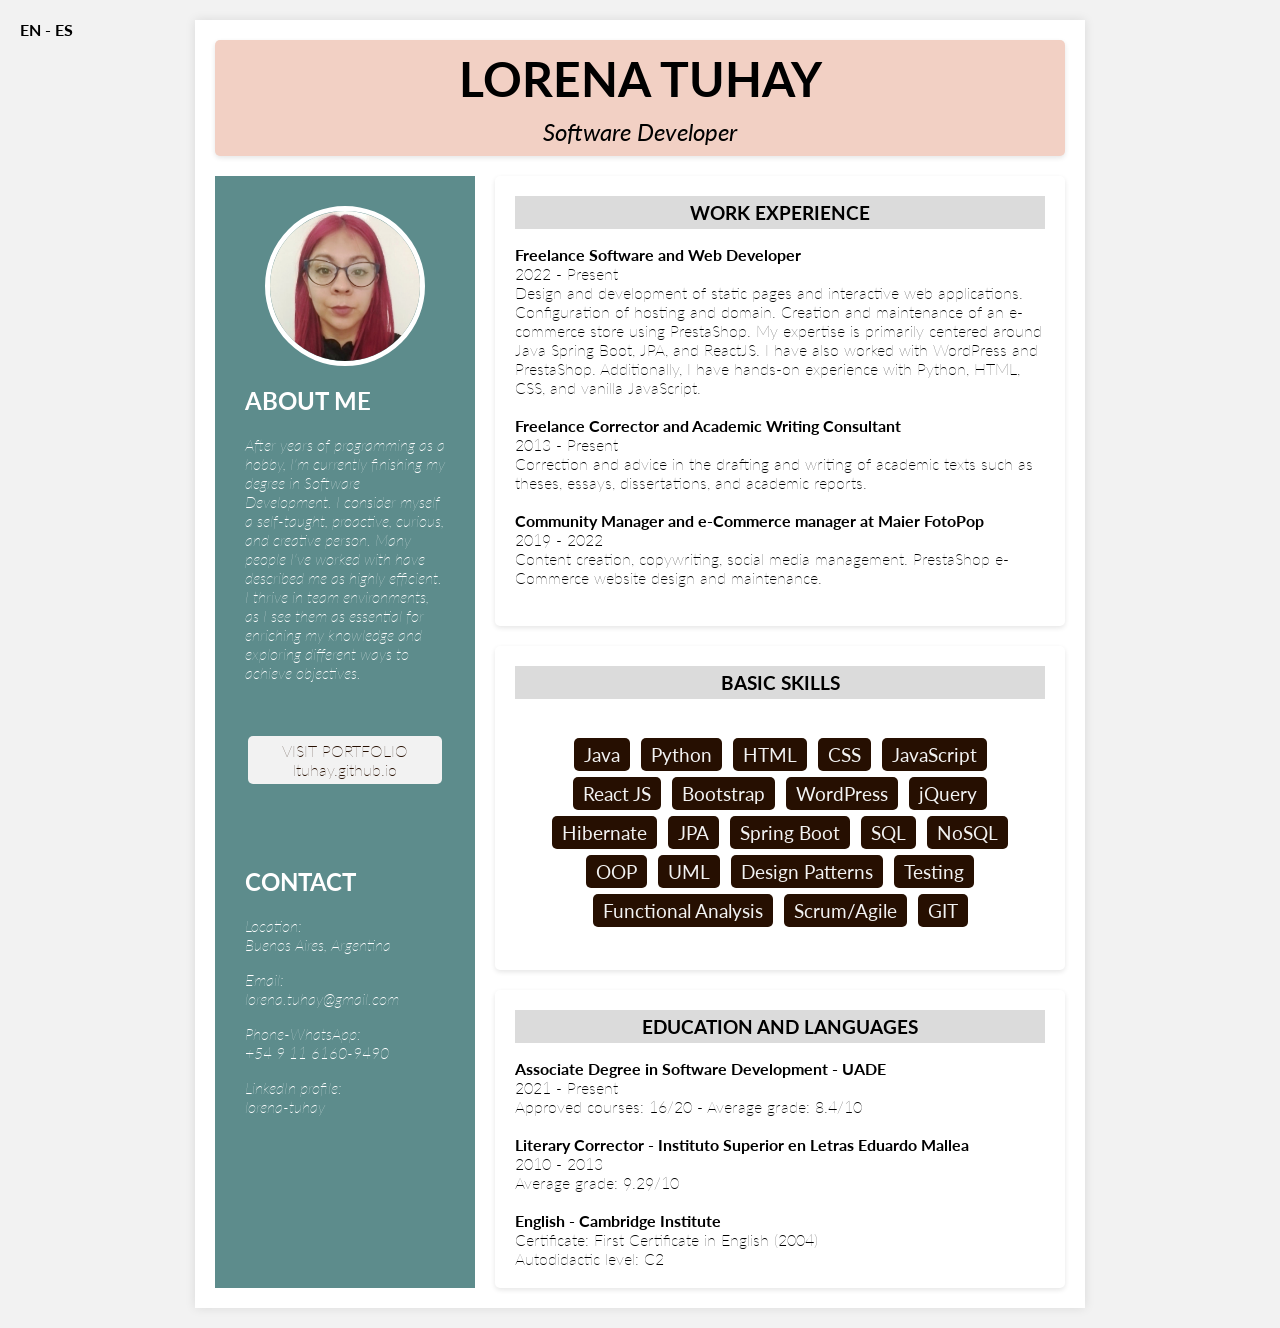
==== index.html @ e5c250ca "links" ====
<!DOCTYPE html>
<html lang="en">

<head>
  <meta charset="UTF-8">
  <meta name="viewport" content="width=device-width, initial-scale=1.0">
  <title>Lorena Tuhay's CV</title>
  <link rel="stylesheet" href="styles.css">
</head>

<body>
  <div class="languaje">
    EN - <a class="languajel" href="https://ltuhay.github.io/cv-es/">ES</a>
  </div>
  <div class="container">
    <header>
      <div class="header-content">
        <div class="header-text">
          <h1>LORENA TUHAY</h1>
          <p class="developer">Software Developer</p>
        </div>
      </div>
    </header>
    <div class="side-column">
      <div class="personal-info">
        <img class="pic" src="pic.jpg">
        <div class="personal">
          <h2>ABOUT ME</h2>
          <p>After years of programming as a hobby, I'm currently finishing my degree in Software Development. I
            consider myself a self-taught, proactive, curious, and creative person. Many people I've worked with have
            described me as highly efficient. I thrive in team environments, as I see them as essential for enriching my
            knowledge and exploring different ways to achieve objectives.
          </p>
          <br>
          <p><a class="portfolio-link" href='https://ltuhay.github.io/' target="_blank">VISIT PORTFOLIO ltuhay.github.io</a></p>
        </div>
        <div class="contact">
          <h2>CONTACT</h2>
          <p>Location: <br>Buenos Aires, Argentina</p>
          <p>Email: <br><a class="link-data" href="mailto:lorena.tuhay@gmail.com">lorena.tuhay@gmail.com</a></p>
          <p>Phone-WhatsApp: <br><a class="link-data" href="https://wa.me/5491161609490">+54 9 11 6160-9490</a></p>
          <p>LinkedIn profile: <br><a class="link-data" href="https://www.linkedin.com/in/lorena-tuhay-292085218/">lorena-tuhay</a></p>
        </div>
      </div>
    </div>

    <div class="section educ">
      <h2>EDUCATION AND LANGUAGES</h2>
      <p class="subt">Associate Degree in Software Development - UADE</p>
      <p class="text">2021 - Present </p>
      <p class="text">Approved courses: 16/20 - Average grade: 8.4/10</p>
      <br>
      <p class="subt">Literary Corrector - Instituto Superior en Letras Eduardo Mallea</p>
      <p class="text">2010 - 2013 </p>
      <p class="text">Average grade: 9.29/10</p>
      <br>
      <p class="subt">English - Cambridge Institute</p>
      <p class="text">Certificate: First Certificate in English (2004) </p>
      <p class="text"> Autodidactic level: C2 </p>
    </div>
    <div class="section sw">
      <h2>BASIC SKILLS</h2>
      <div class="skillbox">
        <span class="skill">Java</span>
        <span class="skill">Python</span>
        <span class="skill">HTML</span>
        <span class="skill">CSS</span>
        <span class="skill">JavaScript</span>
        <span class="skill">React JS</span>
        <span class="skill">Bootstrap</span>
        <span class="skill">WordPress</span>
        <span class="skill">jQuery</span>
        <span class="skill">Hibernate</span>
        <span class="skill">JPA</span>
        <span class="skill">Spring Boot</span>
        <span class="skill">SQL</span>
        <span class="skill">NoSQL</span>
        <span class="skill">OOP</span>
        <span class="skill">UML</span>
        <span class="skill">Design Patterns</span>
        <span class="skill">Testing</span>
        <span class="skill">Functional Analysis</span>
        <span class="skill">Scrum/Agile</span>
        <span class="skill">GIT</span>
      </div>
    </div>

    <div class="section xp">
      <h2>WORK EXPERIENCE</h2>
      <p class="subt">Freelance Software and Web Developer </p>
      <p class="text">2022 - Present </p>
      <p class="text">Design and development of static pages and interactive web applications. Configuration of hosting
        and domain. Creation and maintenance of an e-commerce store using PrestaShop. My expertise is primarily centered
        around Java Spring Boot, JPA, and ReactJS. I have also worked with WordPress and PrestaShop. Additionally, I
        have hands-on experience with Python, HTML, CSS, and vanilla JavaScript.</p>
      <br>
      <p class="subt">Freelance Corrector and Academic Writing Consultant</p>
      <p class="text">2013 - Present </p>
      <p class="text">Correction and advice in the drafting and writing of academic texts such as theses, essays,
        dissertations, and academic reports. </p>
      <br>
      <p class="subt">Community Manager and e-Commerce manager at Maier FotoPop</p>
      <p class="text">2019 - 2022 </p>
      <p class="text">Content creation, copywriting, social media management. PrestaShop e-Commerce website design and maintenance. </p>
      <br>
    </div>


    <div class="footer">
      <h2>CONTACT</h2>
      <table class="contact-table">
        <tr>
          <td>
            <p>Location: <br>Buenos Aires, Argentina</p>
            <p>Email: <br><a class="link-data" href="mailto:lorena.tuhay@gmail.com">lorena.tuhay@gmail.com</a></p>
          </td>
          <td>
            <p>Phone-WhatsApp: <br><a class="link-data" href="https://wa.me/5491161609490">+54 9 11 6160-9490</a></p>
            <p>LinkedIn profile: <br><a class="link-data" href="https://www.linkedin.com/in/lorena-tuhay-292085218/">lorena-tuhay</a></p>
          </td>
        </tr>
      </table>
    </div>
  </div>
</body>

</html>
---- styles.css ----
@import url('https://fonts.googleapis.com/css2?family=Lato:wght@900&display=swap');

@import url('https://fonts.googleapis.com/css2?family=Lato:ital,wght@0,400;0,900;1,400&family=Lora:ital@1&family=Oswald:wght@200;700&display=swap');


body {
  background-color: #F2F2F2;
  margin: 0;
  padding: 0;
  font-family: Lato;
}

.container {
  max-width: 850px;
  margin: 20px auto;
  background-color: white;
  padding: 20px;
  box-shadow: 0 0 10px rgba(0, 0, 0, 0.1);
  display: grid;
  grid-template-columns:  1fr 1fr 1fr 1fr;    
  grid-template-rows: 0.1fr 1fr;
  grid-gap: 20px;
}

header {
  grid-column-start:1;
  grid-column-end:5;
  grid-row-start:1;
  grid-row-end:2;
  background-color: #F2D0C4;
  text-align: center;
  border-radius: 5px;
  box-shadow: 0 2px 5px rgba(0, 0, 0, 0.1);
}

.side-column {
  grid-column-start: 1;    
  grid-column-end: 1;
  grid-row-start: 2;
  grid-row-end: 5;
  padding: 10px 20px 20px 20px;
  background-color: #5D8C8C;
  color: white;

}

.pic {
  margin-bottom: 20px;
  float: left; 
  margin-right: 20px; 
  margin-left: 20px;
  width: 150px;
  height: 150px;
  border-radius: 50%;
  border: 5px solid white;
}

.personal-info {
  padding: 20px 10px 10px 10px;
  border-radius: 5px;
}

.personal-info div {
  margin-bottom: 5em;
}


h1 {
  color: black;
  text-align: center;
  font-size: 3em;
  margin: 10px;
}

.portfolio-link {
  display: inline-block;
  background-color: #F2F2F2;
  color: #260F01;
  padding: 5px 10px;
  margin: 3px;
  border-radius: 5px;
  text-decoration: none;
  font-style: normal;
  text-align: center;
}

.portfolio-link:hover {
  color: #F2F2F2;
  background-color: #260F01;
}

.developer {
  color: black;
  text-align: center;
  font-size: 1.5em;
  padding: 0;
  margin: 10px;
  font-style: italic;
}

.section {
  background-color: white;
  padding: 20px;
  border-radius: 5px;
  box-shadow: 0 2px 5px rgba(0, 0, 0, 0.1);
}

.xp {
  grid-column-start:2;
  grid-column-end: 5;
  grid-row-start:2;
  grid-row-end:3;
}

.sw {
  grid-column-start:2;
  grid-column-end: 5;
  grid-row-start:3;
  grid-row-end:4;
}

.proj {
  grid-column-start:1;
  grid-column-end: 5;
  grid-row-start:5;
  grid-row-end:6;

}

.educ {
  grid-column-start:2;
  grid-column-end: 5;
  grid-row-start:4;
  grid-row-end:5;
}

.educ h2, .sw h2, .xp h2, .proj h2 {
  background-color: #dbdbdb;
  margin-top: 0;
  padding: 5px;
  font-size: 1.2em;
  text-align: center;
}

.subt {
  font-weight: bold;
}

.text {
  font-weight: lighter;
}



.personal-info p {
  font-style: italic;
  font-weight: lighter;
}

.subt, .text {
  margin: 0;
}

.skillbox {
  padding: 20px;
  font-size: larger;
  text-align: center;
}

.skill {
  display: inline-block;
  background-color: #260F01;
  color: #F2F2F2;
  padding: 5px 10px;
  margin: 3px;
  border-radius: 5px;
}

.skill:hover {
  background-color: #F2F2F2;
  color: #260F01;
}


.link-data {
  text-decoration: none; 
  color: white;
}

.link-data:hover {
  text-decoration: underline; 
}

.hl {
  display: inline-block;
  background-color:#F2D0C4;
  padding: 1px;
  margin: 1px;
  border-radius: 5px;
}

.link {
  color: #5D8C8C;
  font-style: italic;
  padding-left: 5px;
  text-decoration: underline;
  font-weight: bold;
}

.link:hover {
  text-decoration: none;
}

.languaje {
  position: absolute; 
  top: 10px; 
  left: 10px;
  padding: 5px;
  margin: 5px;
  font-weight: bolder;
}

.languajel {
  color: black;
  text-decoration: none;
}

.languajel:hover {
  text-decoration: underline
}

.footer {
  display:none;
}


@media (max-width: 768px) {
  .container {
    display: grid;
    grid-template-columns: 1fr;    
    grid-template-rows: 0.5fr; 
    grid-gap: 10px;
  }

  header {
    flex-direction: column;
    align-items: center; 
  }

  h1 { 
    font-size: 2em;
  }

  .developer {
    font-size: 1em;
  }

  .header-content {
    display: flex;
    flex-direction: column;
    align-items: center;
    padding: 10px;
  }

  .pic {
    width: 150px;
    height: 150px;
    float: none; 
    margin: 0 auto 5px; 
  }



  .side-column{  
    grid-column-start:1;
    grid-column-end:5;
    grid-row-start: 2;
    grid-row-end: 3;
    padding: 0px;
  }

  .educ {
    grid-column-start:1;
    grid-column-end:5;
    grid-row-start: 5;
    grid-row-end: 6;
  }

.sw {
    grid-column-start:1;
    grid-column-end:5;
    grid-row-start: 4;
    grid-row-end: 5;
}

.proj {
  grid-column-start:1;
  grid-column-end:5;
  grid-row-start: 6;
  grid-row-end: 7;

}

.xp {
  grid-column-start:1;
  grid-column-end:5;
  grid-row-start: 3;
  grid-row-end: 4;
}

  .section {
    padding: 10px; 
  }

  .personal-info {
    text-align: center;
    margin: auto;
  }

  .contact {
    display:none;
  }


  .footer {
    display:inline;
    grid-column-start:1;
    grid-column-end:5;
    grid-row-start:7;
    grid-row-end:8;
    background-color: #5D8C8C;
    color: white;
    text-align: center;
    border-radius: 5px;
    box-shadow: 0 2px 5px rgba(0, 0, 0, 0.1);
    padding: 10px 10px 10px 10px;
  }
  
  .contact-table {
    width: 100%;
    table-layout: fixed;
  }
  
  .contact-table td {
    padding: 10px;
    text-align: left;
  }
  

}
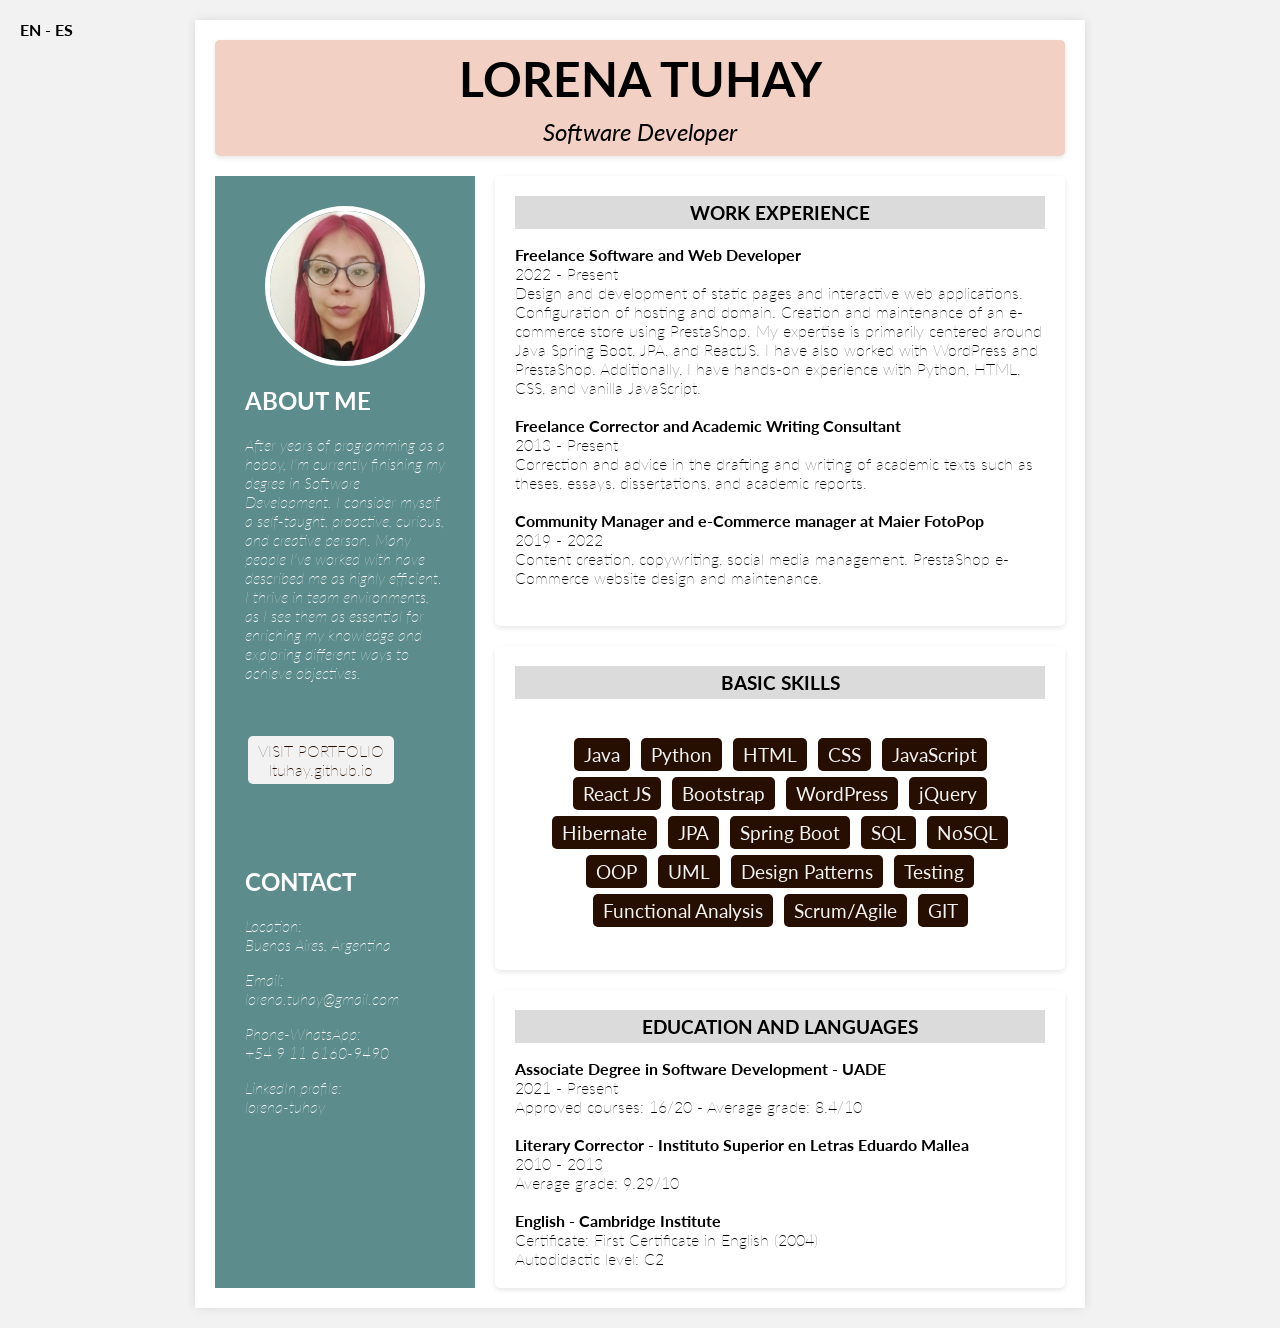
==== commit 517a3309: "fix button" ====
--- a/index.html
+++ b/index.html
@@ -32,7 +32,7 @@
             knowledge and exploring different ways to achieve objectives.
           </p>
           <br>
-          <p><a class="portfolio-link" href='https://ltuhay.github.io/' target="_blank">VISIT PORTFOLIO ltuhay.github.io</a></p>
+          <p><a class="portfolio-link" href='https://ltuhay.github.io/' target="_blank">VISIT PORTFOLIO<br> ltuhay.github.io</a></p>
         </div>
         <div class="contact">
           <h2>CONTACT</h2>
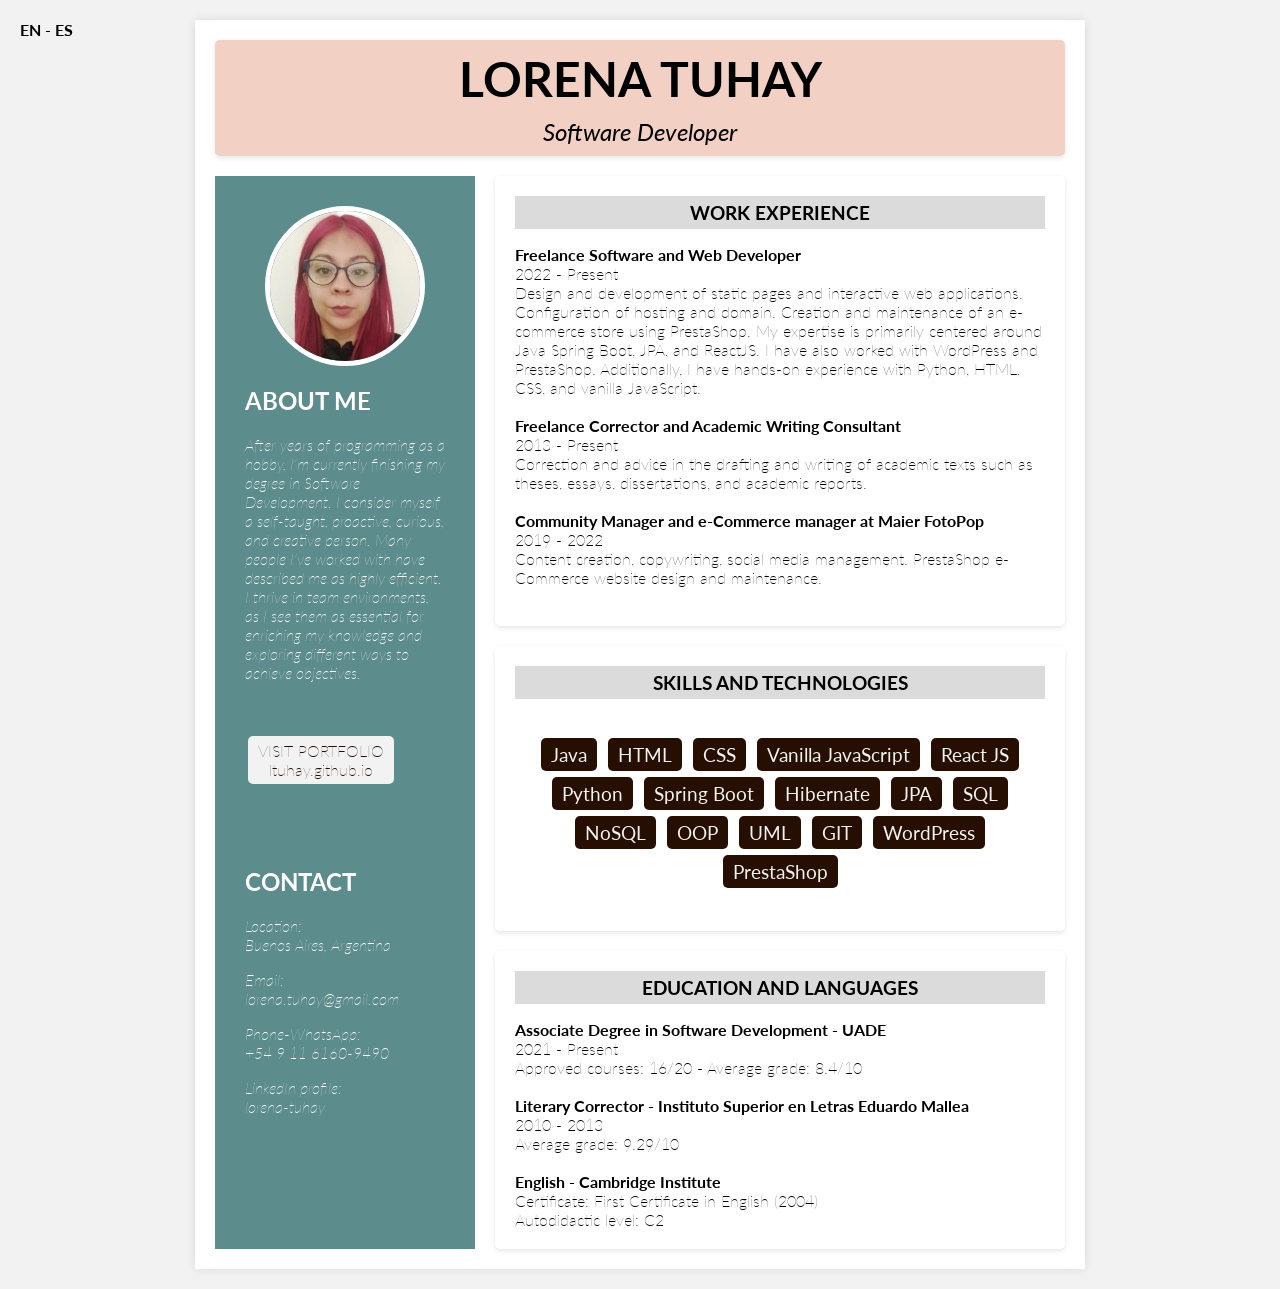
==== commit 4d09b170: "skills tech" ====
--- a/index.html
+++ b/index.html
@@ -59,32 +59,26 @@
       <p class="text"> Autodidactic level: C2 </p>
     </div>
     <div class="section sw">
-      <h2>BASIC SKILLS</h2>
+      <h2>SKILLS AND TECHNOLOGIES</h2>
       <div class="skillbox">
         <span class="skill">Java</span>
-        <span class="skill">Python</span>
         <span class="skill">HTML</span>
         <span class="skill">CSS</span>
-        <span class="skill">JavaScript</span>
+        <span class="skill">Vanilla JavaScript</span>
         <span class="skill">React JS</span>
-        <span class="skill">Bootstrap</span>
-        <span class="skill">WordPress</span>
-        <span class="skill">jQuery</span>
+        <span class="skill">Python</span>
+        <span class="skill">Spring Boot</span>
         <span class="skill">Hibernate</span>
         <span class="skill">JPA</span>
-        <span class="skill">Spring Boot</span>
         <span class="skill">SQL</span>
         <span class="skill">NoSQL</span>
         <span class="skill">OOP</span>
         <span class="skill">UML</span>
-        <span class="skill">Design Patterns</span>
-        <span class="skill">Testing</span>
-        <span class="skill">Functional Analysis</span>
-        <span class="skill">Scrum/Agile</span>
         <span class="skill">GIT</span>
+        <span class="skill">WordPress</span>
+        <span class="skill">PrestaShop</span>
       </div>
     </div>
-
     <div class="section xp">
       <h2>WORK EXPERIENCE</h2>
       <p class="subt">Freelance Software and Web Developer </p>
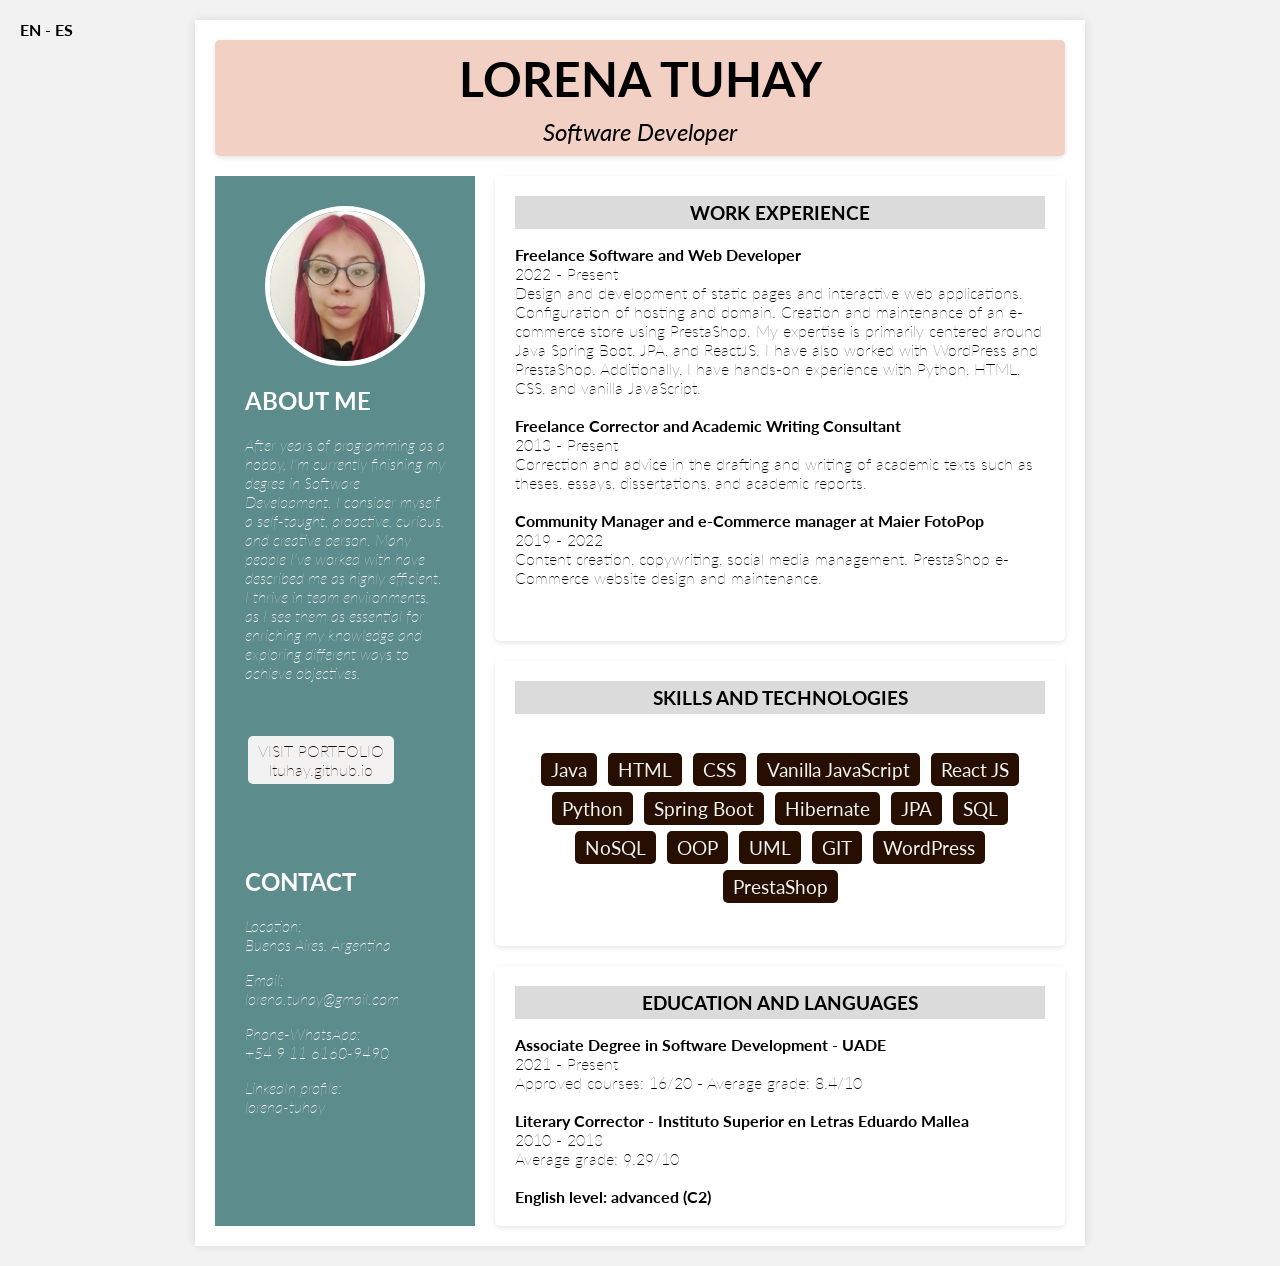
==== commit ba273709: "english" ====
--- a/index.html
+++ b/index.html
@@ -54,9 +54,7 @@
       <p class="text">2010 - 2013 </p>
       <p class="text">Average grade: 9.29/10</p>
       <br>
-      <p class="subt">English - Cambridge Institute</p>
-      <p class="text">Certificate: First Certificate in English (2004) </p>
-      <p class="text"> Autodidactic level: C2 </p>
+      <p class="subt">English level: advanced (C2)</p>
     </div>
     <div class="section sw">
       <h2>SKILLS AND TECHNOLOGIES</h2>
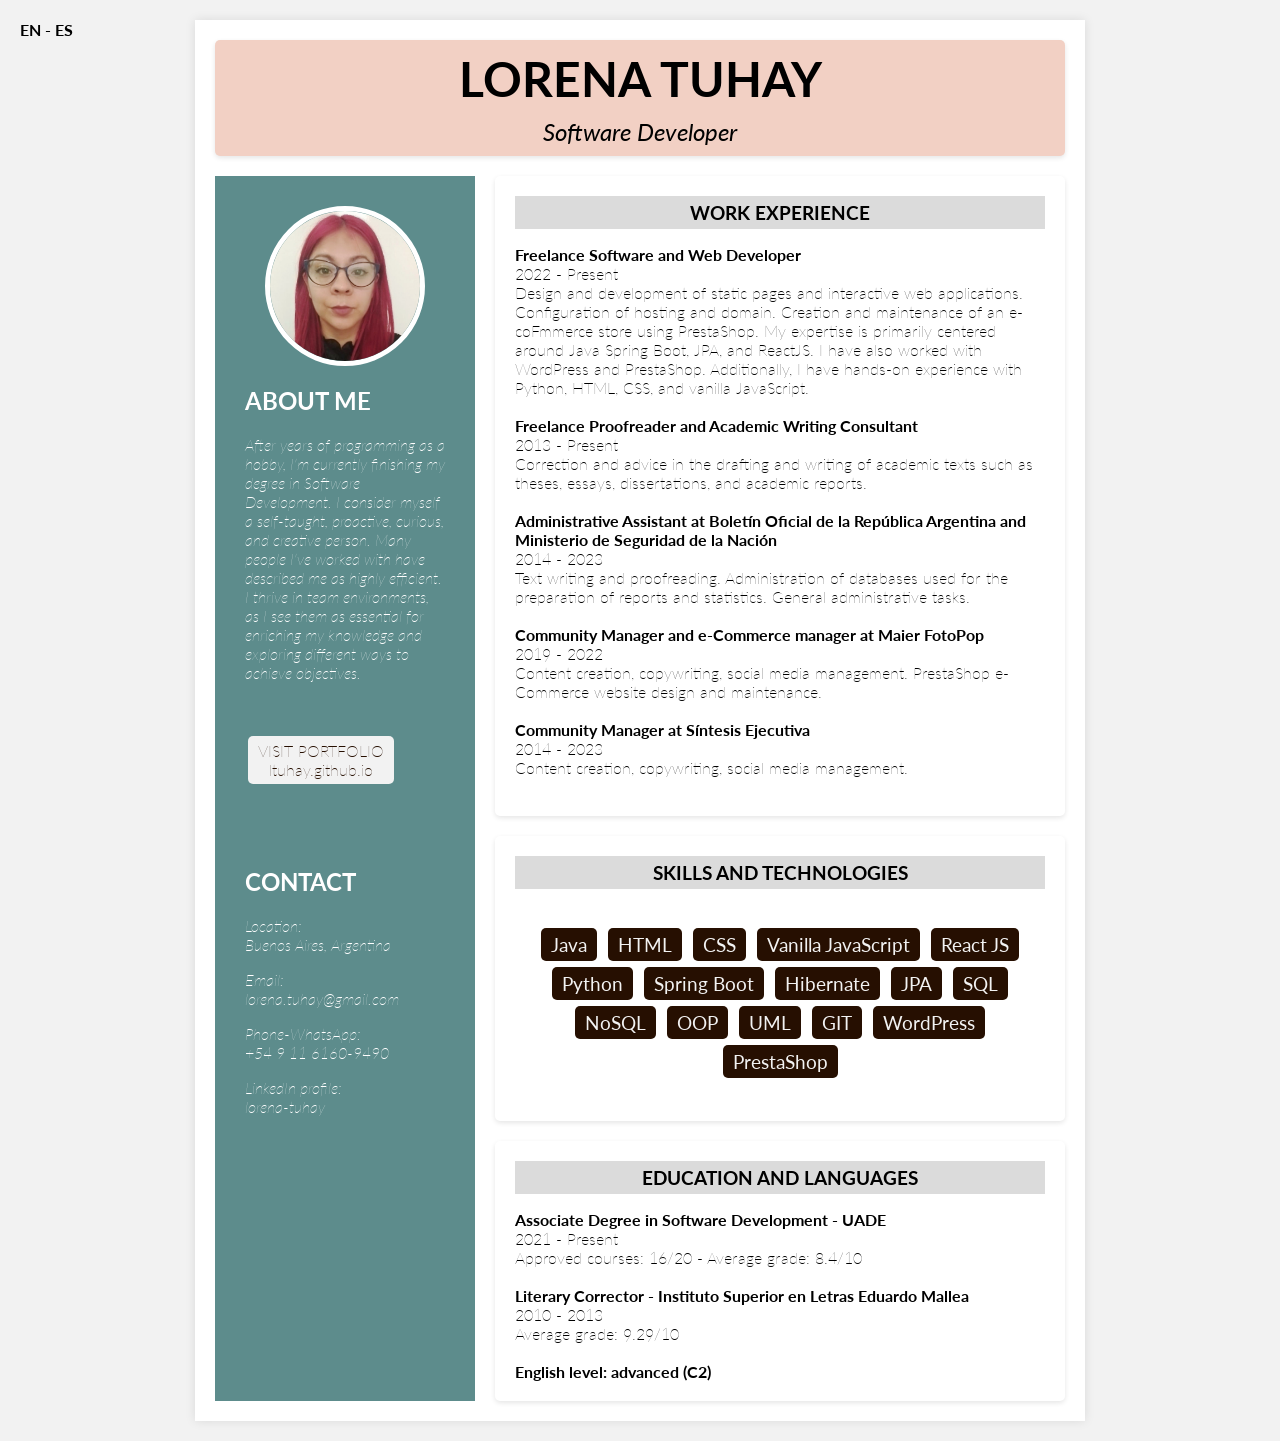
==== commit 3b390e58: "for consensus" ====
--- a/index.html
+++ b/index.html
@@ -32,14 +32,16 @@
             knowledge and exploring different ways to achieve objectives.
           </p>
           <br>
-          <p><a class="portfolio-link" href='https://ltuhay.github.io/' target="_blank">VISIT PORTFOLIO<br> ltuhay.github.io</a></p>
+          <p><a class="portfolio-link" href='https://ltuhay.github.io/' target="_blank">VISIT PORTFOLIO<br>
+              ltuhay.github.io</a></p>
         </div>
         <div class="contact">
           <h2>CONTACT</h2>
           <p>Location: <br>Buenos Aires, Argentina</p>
           <p>Email: <br><a class="link-data" href="mailto:lorena.tuhay@gmail.com">lorena.tuhay@gmail.com</a></p>
           <p>Phone-WhatsApp: <br><a class="link-data" href="https://wa.me/5491161609490">+54 9 11 6160-9490</a></p>
-          <p>LinkedIn profile: <br><a class="link-data" href="https://www.linkedin.com/in/lorena-tuhay-292085218/">lorena-tuhay</a></p>
+          <p>LinkedIn profile: <br><a class="link-data"
+              href="https://www.linkedin.com/in/lorena-tuhay-292085218/">lorena-tuhay</a></p>
         </div>
       </div>
     </div>
@@ -82,18 +84,27 @@
       <p class="subt">Freelance Software and Web Developer </p>
       <p class="text">2022 - Present </p>
       <p class="text">Design and development of static pages and interactive web applications. Configuration of hosting
-        and domain. Creation and maintenance of an e-commerce store using PrestaShop. My expertise is primarily centered
-        around Java Spring Boot, JPA, and ReactJS. I have also worked with WordPress and PrestaShop. Additionally, I
-        have hands-on experience with Python, HTML, CSS, and vanilla JavaScript.</p>
+        and domain. Creation and maintenance of an e-coFmmerce store using PrestaShop. My expertise is primarily
+        centered around Java Spring Boot, JPA, and ReactJS. I have also worked with WordPress and PrestaShop.
+        Additionally, I have hands-on experience with Python, HTML, CSS, and vanilla JavaScript.</p>
       <br>
-      <p class="subt">Freelance Corrector and Academic Writing Consultant</p>
+      <p class="subt">Freelance Proofreader and Academic Writing Consultant</p>
       <p class="text">2013 - Present </p>
       <p class="text">Correction and advice in the drafting and writing of academic texts such as theses, essays,
         dissertations, and academic reports. </p>
       <br>
+      <p class="subt">Administrative Assistant at Boletín Oficial de la República Argentina and Ministerio de Seguridad de la Nación</p>
+      <p class="text">2014 - 2023 </p>
+      <p class="text">Text writing and proofreading. Administration of databases used for the preparation of reports and statistics. General administrative tasks. </p>
+      <br>
       <p class="subt">Community Manager and e-Commerce manager at Maier FotoPop</p>
       <p class="text">2019 - 2022 </p>
-      <p class="text">Content creation, copywriting, social media management. PrestaShop e-Commerce website design and maintenance. </p>
+      <p class="text">Content creation, copywriting, social media management. PrestaShop e-Commerce website design and
+        maintenance. </p>
+      <br>
+      <p class="subt">Community Manager at Síntesis Ejecutiva</p>
+      <p class="text">2014 - 2023 </p>
+      <p class="text">Content creation, copywriting, social media management. </p>
       <br>
     </div>
 
@@ -108,7 +119,8 @@
           </td>
           <td>
             <p>Phone-WhatsApp: <br><a class="link-data" href="https://wa.me/5491161609490">+54 9 11 6160-9490</a></p>
-            <p>LinkedIn profile: <br><a class="link-data" href="https://www.linkedin.com/in/lorena-tuhay-292085218/">lorena-tuhay</a></p>
+            <p>LinkedIn profile: <br><a class="link-data"
+                href="https://www.linkedin.com/in/lorena-tuhay-292085218/">lorena-tuhay</a></p>
           </td>
         </tr>
       </table>
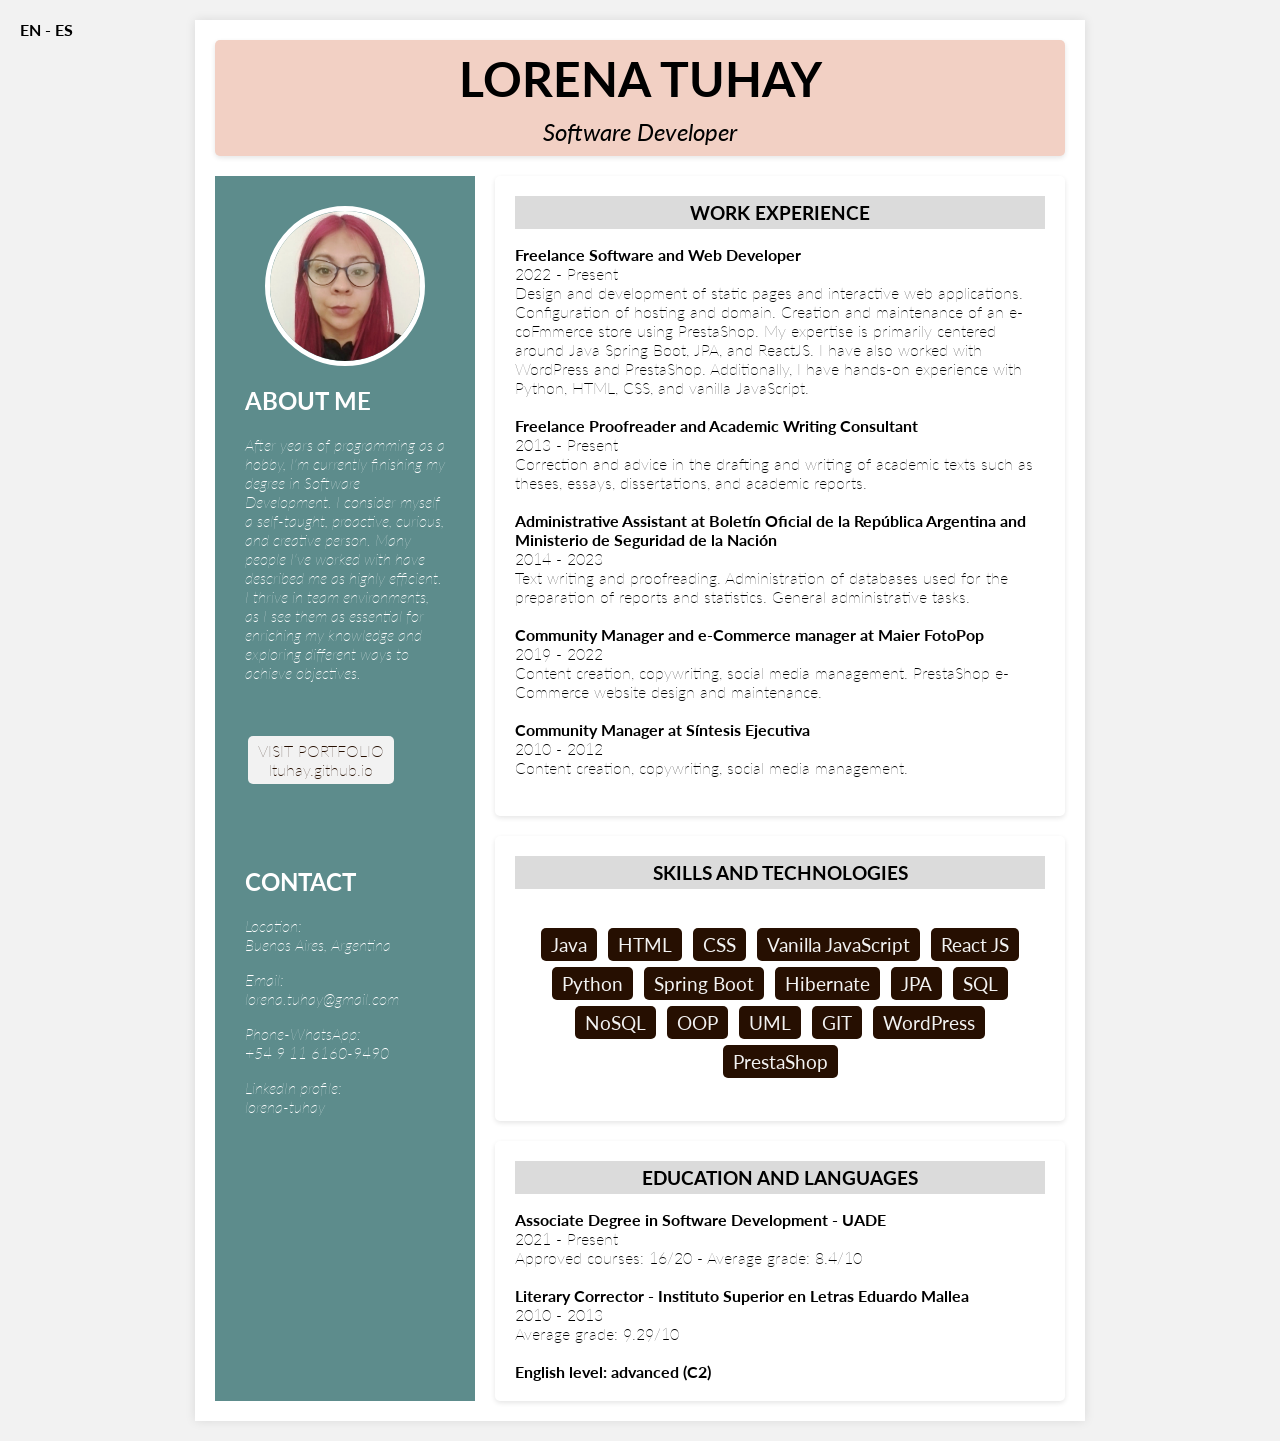
==== commit c0047f62: "for consensus" ====
--- a/index.html
+++ b/index.html
@@ -103,7 +103,7 @@
         maintenance. </p>
       <br>
       <p class="subt">Community Manager at Síntesis Ejecutiva</p>
-      <p class="text">2014 - 2023 </p>
+      <p class="text">2010 - 2012 </p>
       <p class="text">Content creation, copywriting, social media management. </p>
       <br>
     </div>
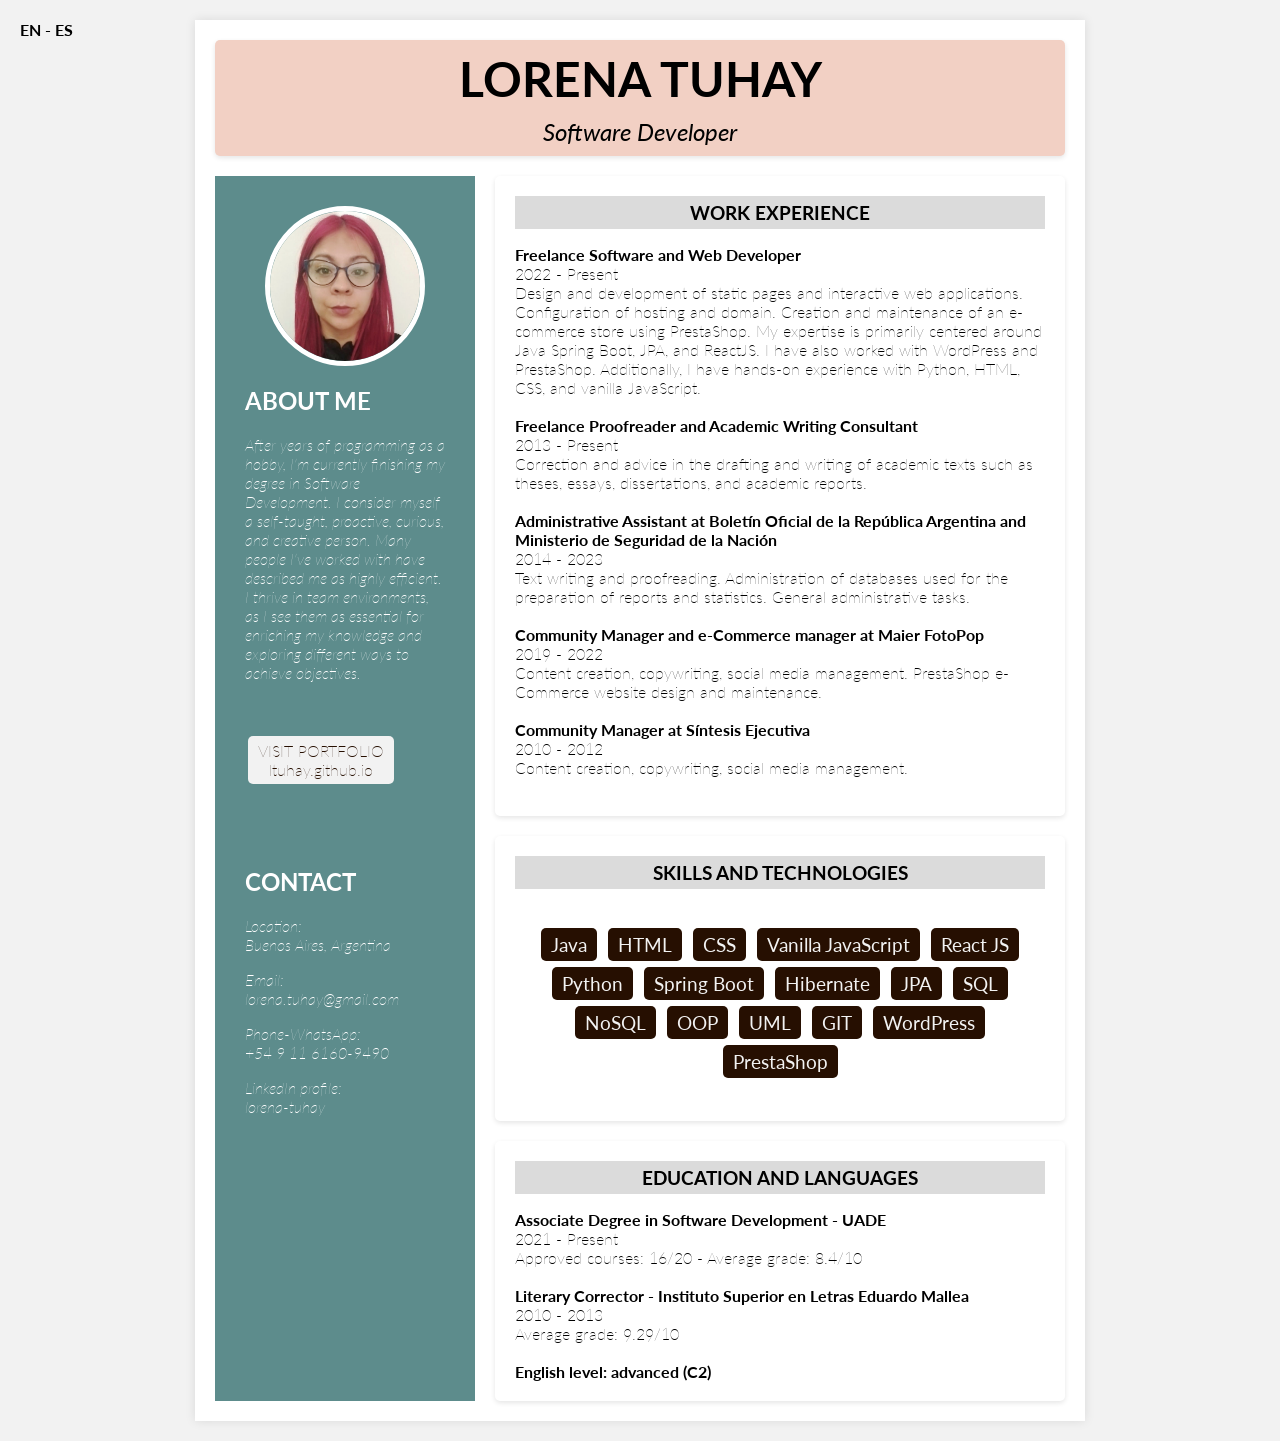
==== commit 9547db63: "for consensus" ====
--- a/index.html
+++ b/index.html
@@ -84,7 +84,7 @@
       <p class="subt">Freelance Software and Web Developer </p>
       <p class="text">2022 - Present </p>
       <p class="text">Design and development of static pages and interactive web applications. Configuration of hosting
-        and domain. Creation and maintenance of an e-coFmmerce store using PrestaShop. My expertise is primarily
+        and domain. Creation and maintenance of an e-commerce store using PrestaShop. My expertise is primarily
         centered around Java Spring Boot, JPA, and ReactJS. I have also worked with WordPress and PrestaShop.
         Additionally, I have hands-on experience with Python, HTML, CSS, and vanilla JavaScript.</p>
       <br>
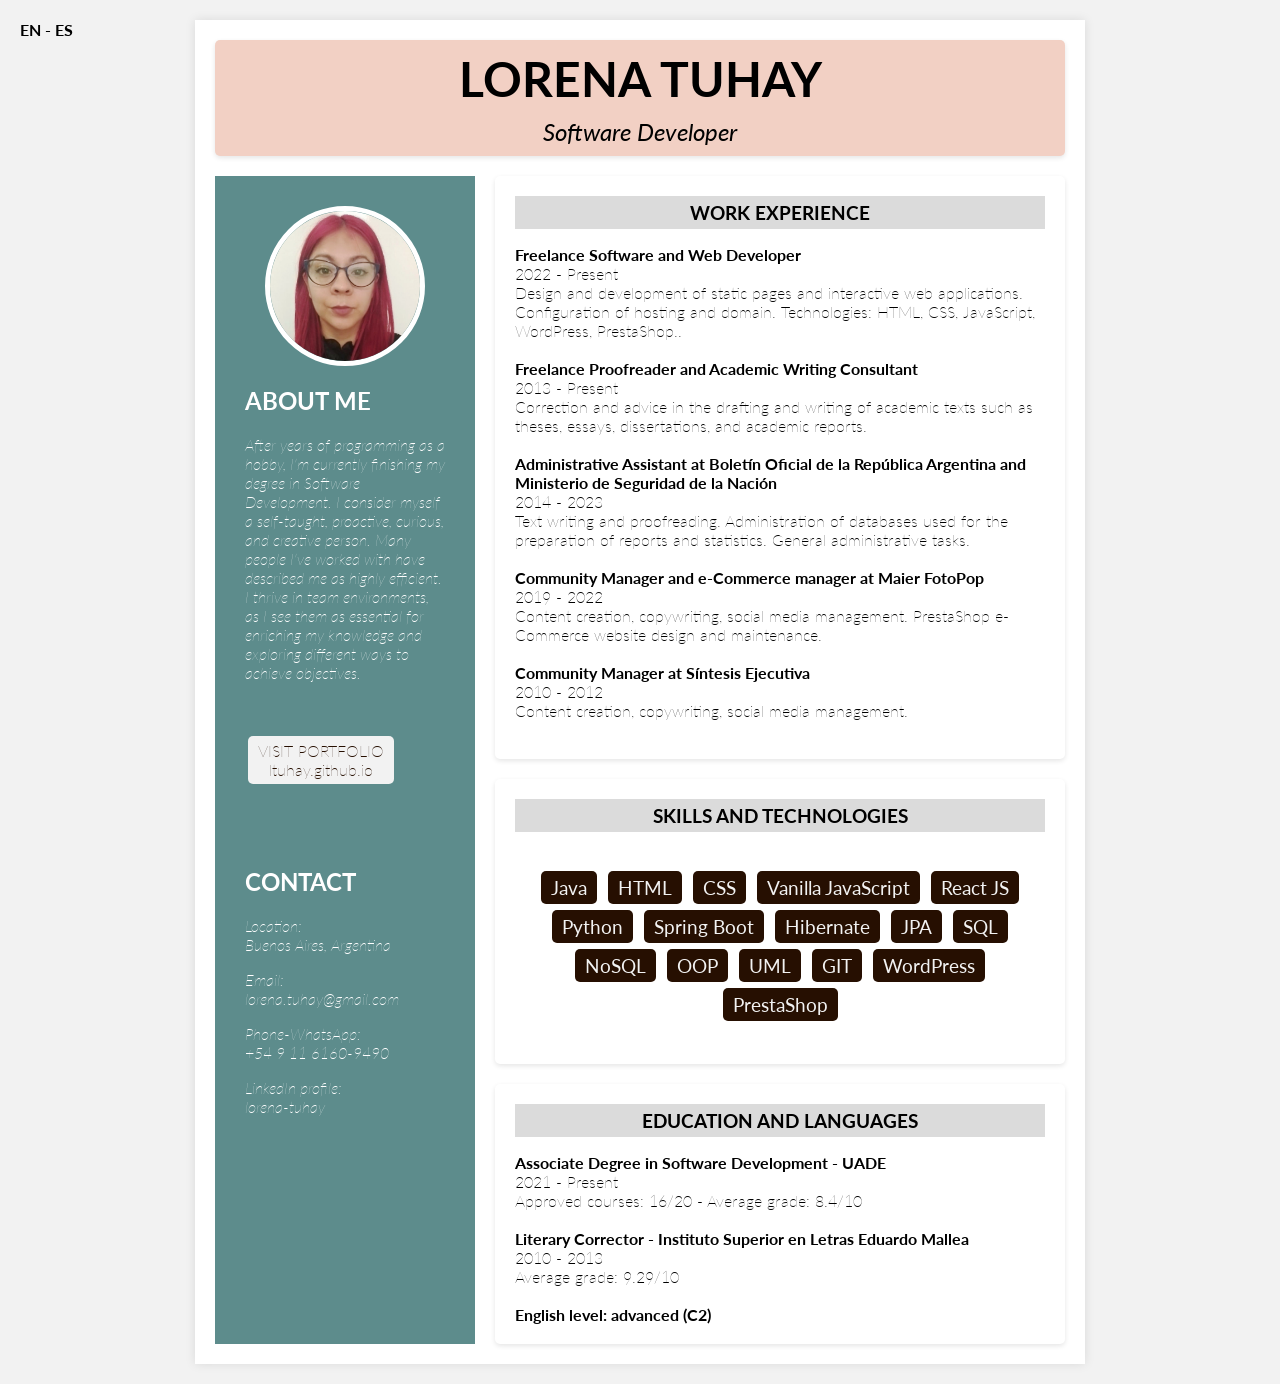
==== commit ef12bc59: "update" ====
--- a/index.html
+++ b/index.html
@@ -84,9 +84,7 @@
       <p class="subt">Freelance Software and Web Developer </p>
       <p class="text">2022 - Present </p>
       <p class="text">Design and development of static pages and interactive web applications. Configuration of hosting
-        and domain. Creation and maintenance of an e-commerce store using PrestaShop. My expertise is primarily
-        centered around Java Spring Boot, JPA, and ReactJS. I have also worked with WordPress and PrestaShop.
-        Additionally, I have hands-on experience with Python, HTML, CSS, and vanilla JavaScript.</p>
+        and domain. Technologies: HTML, CSS, JavaScript, WordPress, PrestaShop..</p>
       <br>
       <p class="subt">Freelance Proofreader and Academic Writing Consultant</p>
       <p class="text">2013 - Present </p>
